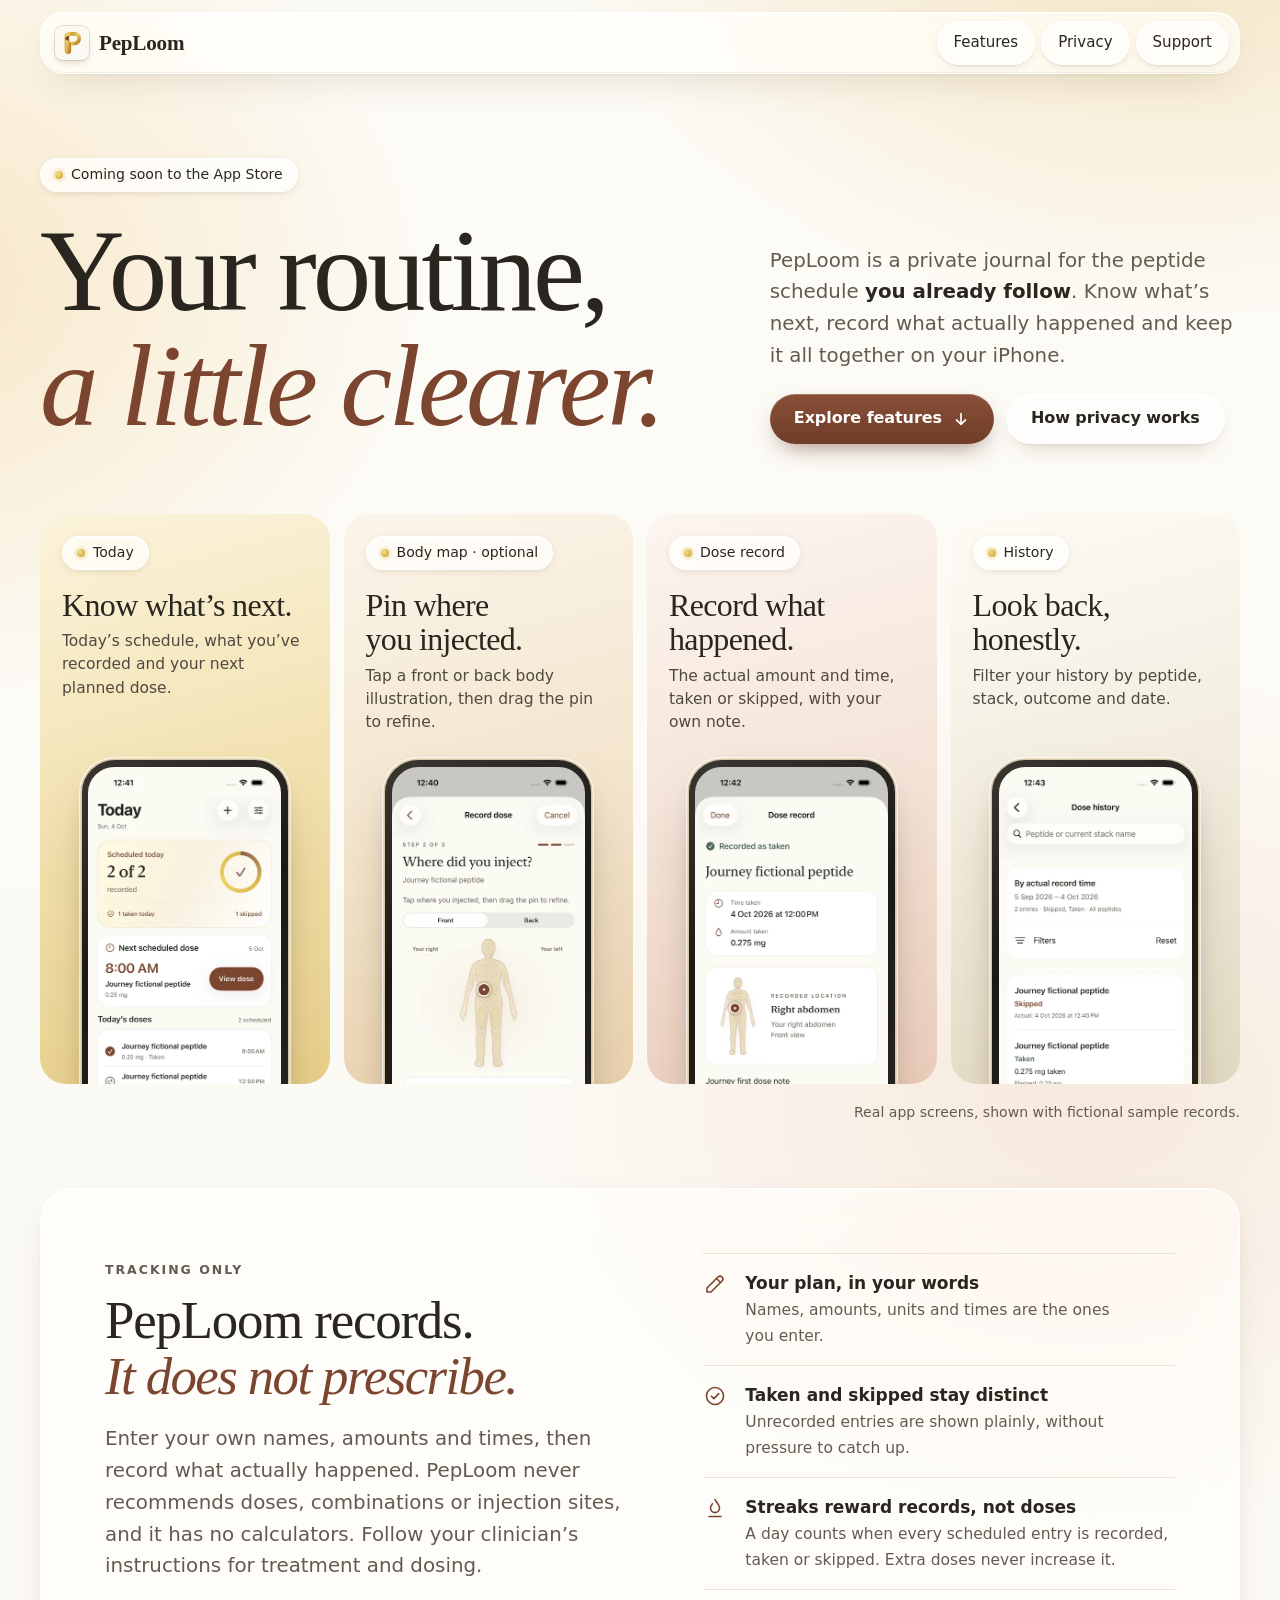
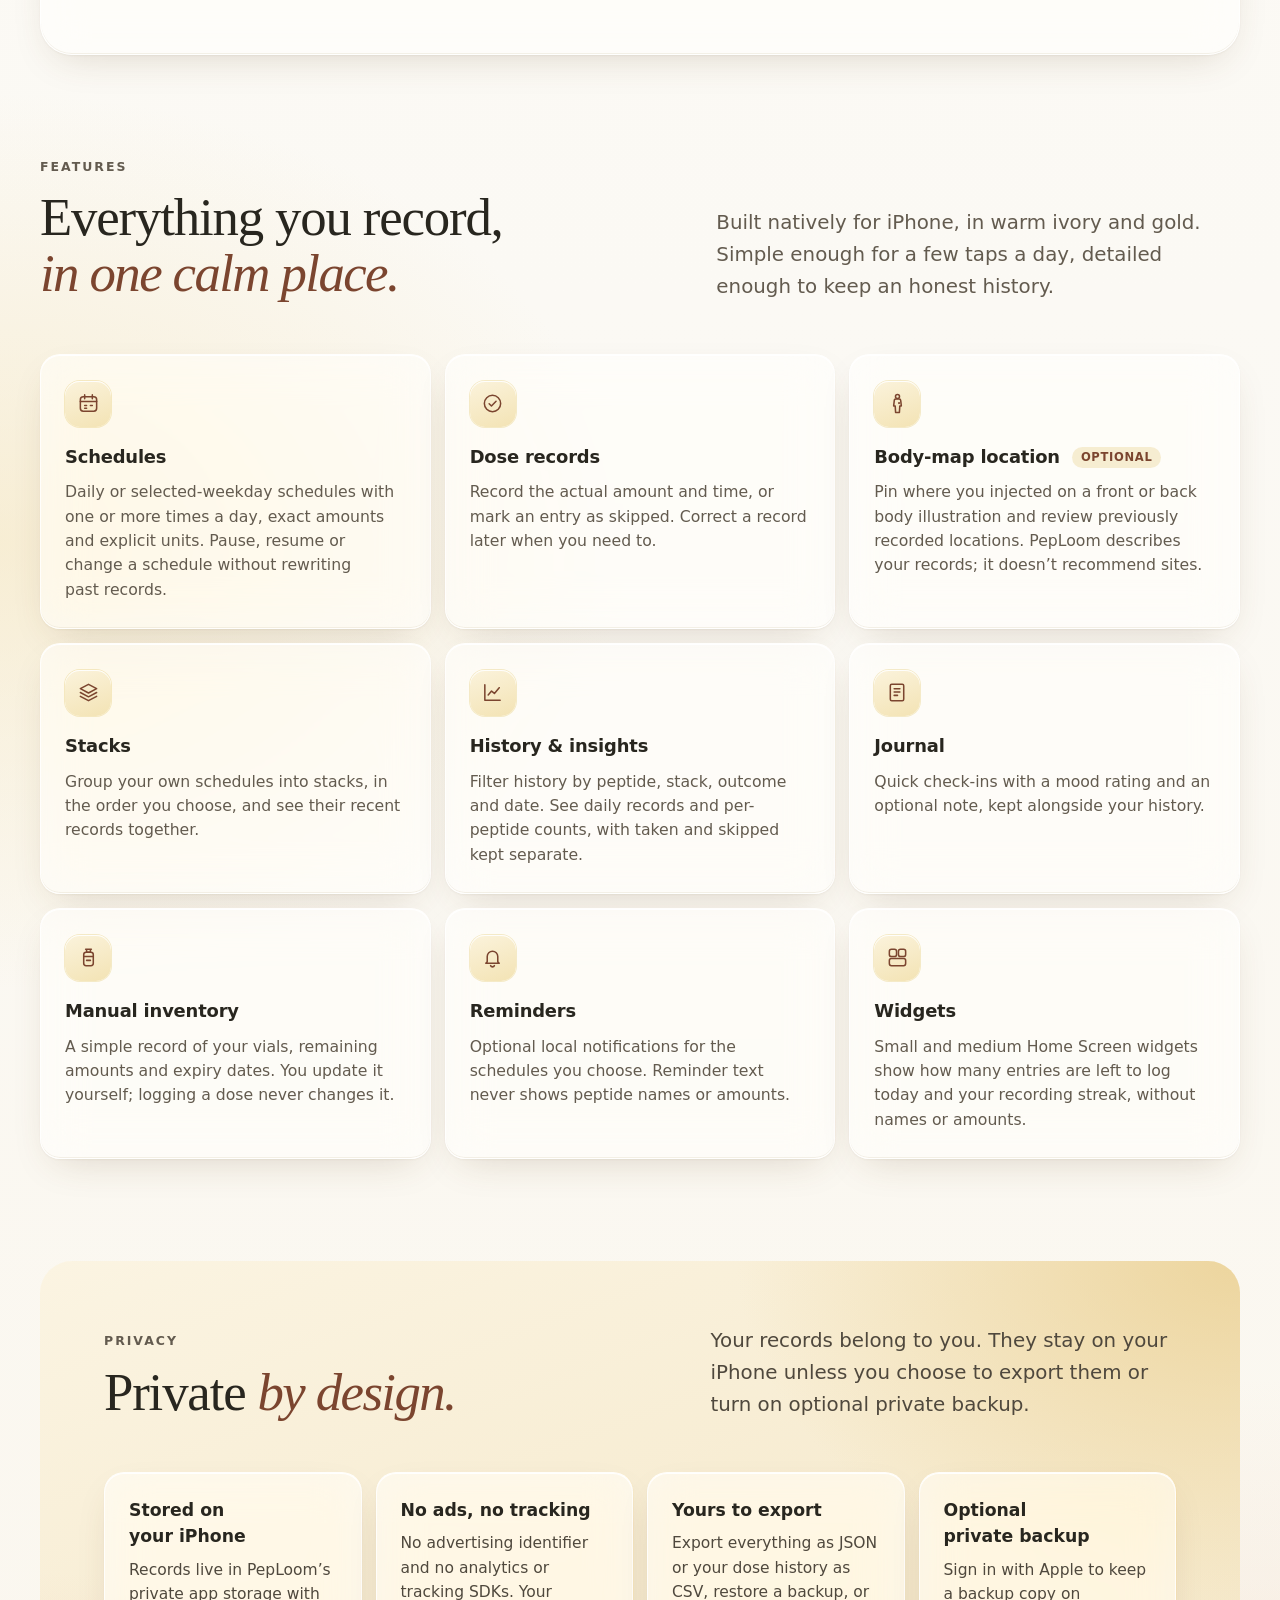
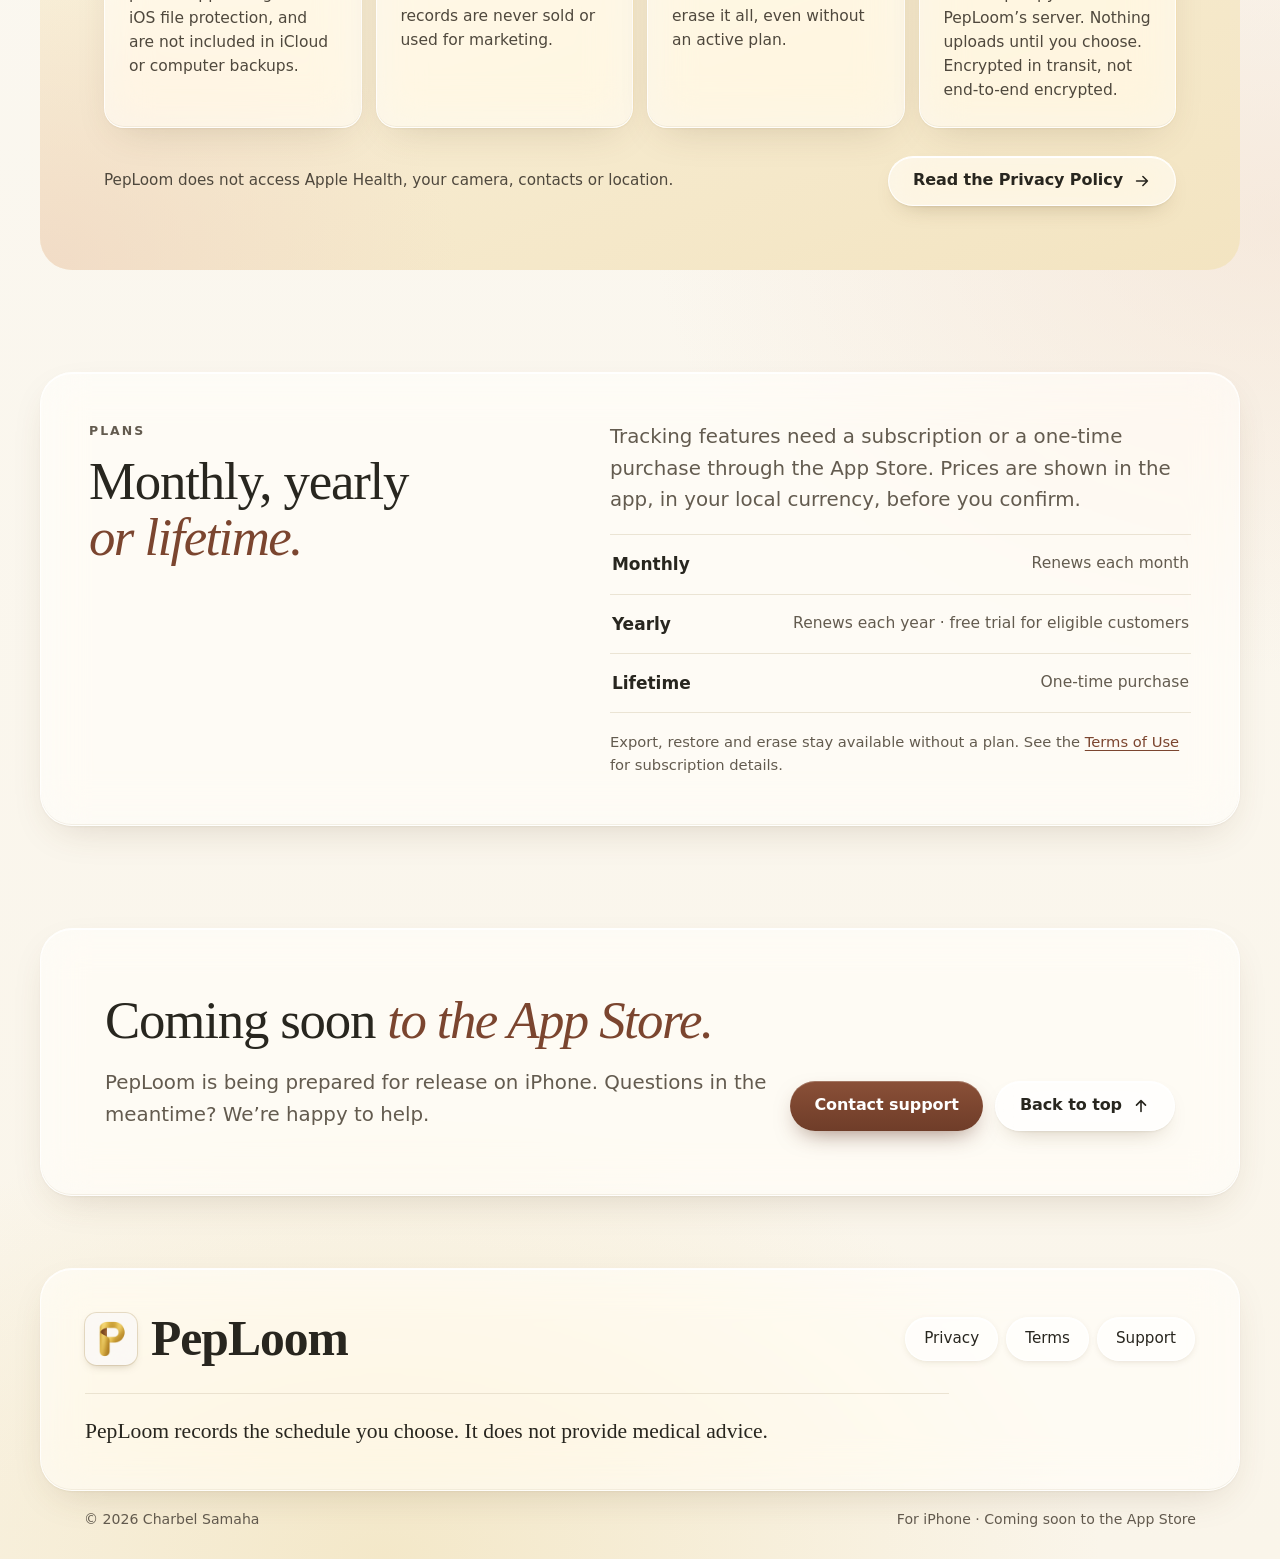
==== index.html @ fdadc1d0 "Publish PepLoom website: home, privacy policy, terms of use, support Co-Authored-By: Claude Opus 5.5" ====
<!doctype html>
<html lang="en">
<head>
  <meta charset="utf-8">
  <meta name="viewport" content="width=device-width, initial-scale=1, viewport-fit=cover">
  <title>PepLoom — A private peptide tracker for iPhone</title>
  <meta name="description" content="PepLoom is a private iPhone journal for the peptide schedule you already follow: schedules, dose records, optional body-map locations, stacks, history, journal, reminders and widgets. Coming soon to the App Store.">
  <meta name="color-scheme" content="light">
  <meta name="theme-color" content="#fbf9f4">
  <meta name="format-detection" content="telephone=no">
  <link rel="canonical" href="https://csamaha655-eng.github.io/peploom/">
  <meta property="og:type" content="website">
  <meta property="og:site_name" content="PepLoom">
  <meta property="og:title" content="PepLoom — A private peptide tracker for iPhone">
  <meta property="og:description" content="Know what's next, record what happened and keep it all together. PepLoom records the schedule you choose. Coming soon to the App Store.">
  <meta property="og:url" content="https://csamaha655-eng.github.io/peploom/">
  <meta property="og:image" content="https://csamaha655-eng.github.io/peploom/assets/og-image.jpg">
  <meta property="og:image:width" content="1200">
  <meta property="og:image:height" content="630">
  <meta property="og:image:alt" content="The PepLoom app icon, a folded gold letter P, beside the words: PepLoom, your routine, a little clearer.">
  <meta name="twitter:card" content="summary_large_image">
  <link rel="icon" href="assets/favicon-32.png" sizes="32x32" type="image/png">
  <link rel="icon" href="assets/icon-192.png" sizes="192x192" type="image/png">
  <link rel="apple-touch-icon" href="assets/apple-touch-icon.png">
  <link rel="stylesheet" href="assets/site.css">
</head>
<body id="top">
  <div class="ambient" aria-hidden="true"></div>
  <a class="skip-link" href="#main">Skip to content</a>

  <header class="site-header">
    <nav class="nav glass" aria-label="Main">
      <a class="brand" href="./" aria-label="PepLoom home">
        <img class="app-icon" src="assets/app-icon-64.png" srcset="assets/app-icon-64.png 1x, assets/app-icon-128.png 2x" width="34" height="34" alt="">
        <span>PepLoom</span>
      </a>
      <ul class="nav-links">
        <li class="nav-optional"><a href="#features">Features</a></li>
        <li><a href="privacy/">Privacy</a></li>
        <li><a href="support/">Support</a></li>
      </ul>
    </nav>
  </header>

  <main id="main">
    <section class="hero" aria-labelledby="hero-title">
      <div class="wrap hero-grid">
        <div class="hero-copy rise">
          <p class="chip"><span class="dot" aria-hidden="true"></span>Coming soon to the App Store</p>
          <h1 class="display" id="hero-title">Your routine,<br><em>a little clearer.</em></h1>
        </div>
        <div class="hero-copy rise rise-2">
          <p class="lead">PepLoom is a private journal for the peptide schedule <strong>you already follow</strong>. Know what’s next, record what actually happened and keep it all together on your iPhone.</p>
          <div class="hero-actions">
            <a class="button button-primary" href="#features">Explore features
              <svg viewBox="0 0 20 20" fill="none" stroke="currentColor" stroke-width="1.8" stroke-linecap="round" stroke-linejoin="round" aria-hidden="true"><path d="M10 4v12M5 11l5 5 5-5"/></svg>
            </a>
            <a class="button button-glass" href="privacy/">How privacy works</a>
          </div>
        </div>
      </div>
    </section>

    <section class="screens" aria-labelledby="screens-title">
      <div class="wrap">
        <h2 class="visually-hidden" id="screens-title">A look at the app</h2>
        <div class="screen-row" tabindex="0" role="region" aria-label="App screens, scroll sideways for more">
          <article class="screen-card tint-gold rise rise-2">
            <span class="chip"><span class="dot" aria-hidden="true"></span>Today</span>
            <h3>Know what’s next.</h3>
            <p>Today’s schedule, what you’ve recorded and your next planned dose.</p>
            <div class="phone">
              <picture>
                <source type="image/webp" srcset="assets/screens/today-420.webp 420w, assets/screens/today-720.webp 720w" sizes="250px">
                <img src="assets/screens/today-420.jpg" srcset="assets/screens/today-420.jpg 420w, assets/screens/today-720.jpg 720w" sizes="250px" width="420" height="913" alt="PepLoom Today screen: two of two scheduled entries recorded, one taken and one skipped, with the next scheduled dose at 8:00 AM." loading="eager">
              </picture>
            </div>
          </article>
          <article class="screen-card tint-sand rise rise-2">
            <span class="chip"><span class="dot" aria-hidden="true"></span>Body map · optional</span>
            <h3>Pin where you injected.</h3>
            <p>Tap a front or back body illustration, then drag the pin to refine.</p>
            <div class="phone">
              <picture>
                <source type="image/webp" srcset="assets/screens/body-map-420.webp 420w, assets/screens/body-map-720.webp 720w" sizes="250px">
                <img src="assets/screens/body-map-420.jpg" srcset="assets/screens/body-map-420.jpg 420w, assets/screens/body-map-720.jpg 720w" sizes="250px" width="420" height="913" alt="Record dose, step 2 of 3: a front body illustration with a pin placed on the right abdomen." loading="lazy">
              </picture>
            </div>
          </article>
          <article class="screen-card tint-blush rise rise-3">
            <span class="chip"><span class="dot" aria-hidden="true"></span>Dose record</span>
            <h3>Record what happened.</h3>
            <p>The actual amount and time, taken or skipped, with your own note.</p>
            <div class="phone">
              <picture>
                <source type="image/webp" srcset="assets/screens/dose-record-420.webp 420w, assets/screens/dose-record-720.webp 720w" sizes="250px">
                <img src="assets/screens/dose-record-420.jpg" srcset="assets/screens/dose-record-420.jpg 420w, assets/screens/dose-record-720.jpg 720w" sizes="250px" width="420" height="913" alt="A saved dose record showing time taken, amount taken, the recorded location on a body illustration and a note." loading="lazy">
              </picture>
            </div>
          </article>
          <article class="screen-card tint-ivory rise rise-3">
            <span class="chip"><span class="dot" aria-hidden="true"></span>History</span>
            <h3>Look back, honestly.</h3>
            <p>Filter your history by peptide, stack, outcome and date.</p>
            <div class="phone">
              <picture>
                <source type="image/webp" srcset="assets/screens/history-420.webp 420w, assets/screens/history-720.webp 720w" sizes="250px">
                <img src="assets/screens/history-420.jpg" srcset="assets/screens/history-420.jpg 420w, assets/screens/history-720.jpg 720w" sizes="250px" width="420" height="913" alt="Dose history listing one skipped and one taken record, with search and filters." loading="lazy">
              </picture>
            </div>
          </article>
        </div>
        <p class="screens-note">Real app screens, shown with fictional sample records.</p>
      </div>
    </section>

    <section class="section" aria-labelledby="statement-title">
      <div class="wrap">
        <div class="statement glass">
          <div>
            <p class="eyebrow">Tracking only</p>
            <h2 class="h2" id="statement-title">PepLoom records.<br><em>It does not prescribe.</em></h2>
            <p class="lead space-top">Enter your own names, amounts and times, then record what actually happened. PepLoom never recommends doses, combinations or injection sites, and it has no calculators. Follow your clinician’s instructions for treatment and dosing.</p>
          </div>
          <ul class="statement-list">
            <li>
              <svg viewBox="0 0 24 24" fill="none" stroke="currentColor" stroke-width="1.6" stroke-linecap="round" stroke-linejoin="round" aria-hidden="true"><path d="M4 20h4L19 9a2.8 2.8 0 0 0-4-4L4 16v4Z"/><path d="m13.5 6.5 4 4"/></svg>
              <div><strong>Your plan, in your words</strong><span>Names, amounts, units and times are the ones you enter.</span></div>
            </li>
            <li>
              <svg viewBox="0 0 24 24" fill="none" stroke="currentColor" stroke-width="1.6" stroke-linecap="round" stroke-linejoin="round" aria-hidden="true"><circle cx="12" cy="12" r="8.5"/><path d="m8.5 12.2 2.4 2.4 4.8-5"/></svg>
              <div><strong>Taken and skipped stay distinct</strong><span>Unrecorded entries are shown plainly, without pressure to catch up.</span></div>
            </li>
            <li>
              <svg viewBox="0 0 24 24" fill="none" stroke="currentColor" stroke-width="1.6" stroke-linecap="round" stroke-linejoin="round" aria-hidden="true"><path d="M12 3.5c.9 2.6 4.5 4.4 4.5 8.6A4.5 4.5 0 0 1 12 16.6a4.5 4.5 0 0 1-4.5-4.5c0-2 1-3.2 2-4.3"/><path d="M6 20.5h12"/></svg>
              <div><strong>Streaks reward records, not doses</strong><span>A day counts when every scheduled entry is recorded, taken or skipped. Extra doses never increase it.</span></div>
            </li>
          </ul>
        </div>
      </div>
    </section>

    <section class="section" id="features" aria-labelledby="features-title">
      <div class="wrap">
        <div class="section-head split">
          <div>
            <p class="eyebrow">Features</p>
            <h2 class="h2" id="features-title">Everything you record, <em>in one calm place.</em></h2>
          </div>
          <p class="lead">Built natively for iPhone, in warm ivory and gold. Simple enough for a few taps a day, detailed enough to keep an honest history.</p>
        </div>
        <ul class="feature-grid">
          <li class="feature glass">
            <span class="icon" aria-hidden="true"><svg viewBox="0 0 24 24" fill="none" stroke="currentColor" stroke-width="1.6" stroke-linecap="round" stroke-linejoin="round"><rect x="3.5" y="5" width="17" height="15" rx="3"/><path d="M3.5 10h17M8 3v4M16 3v4"/><path d="M8 14h2M14 14h2M8 17h2"/></svg></span>
            <h3>Schedules</h3>
            <p>Daily or selected-weekday schedules with one or more times a day, exact amounts and explicit units. Pause, resume or change a schedule without rewriting past records.</p>
          </li>
          <li class="feature glass">
            <span class="icon" aria-hidden="true"><svg viewBox="0 0 24 24" fill="none" stroke="currentColor" stroke-width="1.6" stroke-linecap="round" stroke-linejoin="round"><circle cx="12" cy="12" r="8.5"/><path d="m8.5 12.2 2.4 2.4 4.8-5"/></svg></span>
            <h3>Dose records</h3>
            <p>Record the actual amount and time, or mark an entry as skipped. Correct a record later when you need to.</p>
          </li>
          <li class="feature glass">
            <span class="icon" aria-hidden="true"><svg viewBox="0 0 24 24" fill="none" stroke="currentColor" stroke-width="1.6" stroke-linecap="round" stroke-linejoin="round"><circle cx="12" cy="4.6" r="2.1"/><path d="M8.6 9.2c0-1 .8-1.8 1.8-1.8h3.2c1 0 1.8.8 1.8 1.8l.6 5.3h-1.6l-.4 6.8h-4l-.4-6.8H8l.6-5.3Z"/><circle cx="13.6" cy="11.6" r="1.1" fill="currentColor" stroke="none"/></svg></span>
            <h3>Body-map location <span class="tag">Optional</span></h3>
            <p>Pin where you injected on a front or back body illustration and review previously recorded locations. PepLoom describes your records; it doesn’t recommend sites.</p>
          </li>
          <li class="feature glass">
            <span class="icon" aria-hidden="true"><svg viewBox="0 0 24 24" fill="none" stroke="currentColor" stroke-width="1.6" stroke-linecap="round" stroke-linejoin="round"><path d="m12 3.5 8.5 4.5L12 12.5 3.5 8 12 3.5Z"/><path d="m3.5 12 8.5 4.5 8.5-4.5"/><path d="m3.5 16 8.5 4.5 8.5-4.5"/></svg></span>
            <h3>Stacks</h3>
            <p>Group your own schedules into stacks, in the order you choose, and see their recent records together.</p>
          </li>
          <li class="feature glass">
            <span class="icon" aria-hidden="true"><svg viewBox="0 0 24 24" fill="none" stroke="currentColor" stroke-width="1.6" stroke-linecap="round" stroke-linejoin="round"><path d="M4 4v16h16"/><path d="m7.5 14.5 3.5-4 3 2.5 5-6"/></svg></span>
            <h3>History &amp; insights</h3>
            <p>Filter history by peptide, stack, outcome and date. See daily records and per-peptide counts, with taken and skipped kept separate.</p>
          </li>
          <li class="feature glass">
            <span class="icon" aria-hidden="true"><svg viewBox="0 0 24 24" fill="none" stroke="currentColor" stroke-width="1.6" stroke-linecap="round" stroke-linejoin="round"><path d="M6 3.5h11a1.5 1.5 0 0 1 1.5 1.5v14a1.5 1.5 0 0 1-1.5 1.5H6A1.5 1.5 0 0 1 4.5 19V5A1.5 1.5 0 0 1 6 3.5Z"/><path d="M8.5 8h6M8.5 11.5h6M8.5 15h3.5"/></svg></span>
            <h3>Journal</h3>
            <p>Quick check-ins with a mood rating and an optional note, kept alongside your history.</p>
          </li>
          <li class="feature glass">
            <span class="icon" aria-hidden="true"><svg viewBox="0 0 24 24" fill="none" stroke="currentColor" stroke-width="1.6" stroke-linecap="round" stroke-linejoin="round"><path d="M9 3.5h6M10 3.5v3h4v-3"/><rect x="7" y="6.5" width="10" height="14" rx="2.5"/><path d="M7 11h10M10 15h4"/></svg></span>
            <h3>Manual inventory</h3>
            <p>A simple record of your vials, remaining amounts and expiry dates. You update it yourself; logging a dose never changes it.</p>
          </li>
          <li class="feature glass">
            <span class="icon" aria-hidden="true"><svg viewBox="0 0 24 24" fill="none" stroke="currentColor" stroke-width="1.6" stroke-linecap="round" stroke-linejoin="round"><path d="M6.5 16.5V11a5.5 5.5 0 0 1 11 0v5.5l1.5 1.5H5l1.5-1.5Z"/><path d="M10 20.5a2.2 2.2 0 0 0 4 0"/></svg></span>
            <h3>Reminders</h3>
            <p>Optional local notifications for the schedules you choose. Reminder text never shows peptide names or amounts.</p>
          </li>
          <li class="feature glass">
            <span class="icon" aria-hidden="true"><svg viewBox="0 0 24 24" fill="none" stroke="currentColor" stroke-width="1.6" stroke-linecap="round" stroke-linejoin="round"><rect x="3.5" y="3.5" width="7.5" height="7.5" rx="2.2"/><rect x="13" y="3.5" width="7.5" height="7.5" rx="2.2"/><rect x="3.5" y="13" width="17" height="7.5" rx="2.2"/></svg></span>
            <h3>Widgets</h3>
            <p>Small and medium Home Screen widgets show how many entries are left to log today and your recording streak, without names or amounts.</p>
          </li>
        </ul>
      </div>
    </section>

    <section class="section" aria-labelledby="privacy-title">
      <div class="wrap">
        <div class="privacy-band">
          <div class="section-head split">
            <div>
              <p class="eyebrow">Privacy</p>
              <h2 class="h2" id="privacy-title">Private <em>by design.</em></h2>
            </div>
            <p class="lead">Your records belong to you. They stay on your iPhone unless you choose to export them or turn on optional private backup.</p>
          </div>
          <ul class="privacy-grid">
            <li class="privacy-card glass">
              <h3>Stored on your iPhone</h3>
              <p>Records live in PepLoom’s private app storage with iOS file protection, and are not included in iCloud or computer backups.</p>
            </li>
            <li class="privacy-card glass">
              <h3>No ads, no tracking</h3>
              <p>No advertising identifier and no analytics or tracking SDKs. Your records are never sold or used for marketing.</p>
            </li>
            <li class="privacy-card glass">
              <h3>Yours to export</h3>
              <p>Export everything as JSON or your dose history as CSV, restore a backup, or erase it all, even without an active plan.</p>
            </li>
            <li class="privacy-card glass">
              <h3>Optional private backup</h3>
              <p>Sign in with Apple to keep a backup copy on PepLoom’s server. Nothing uploads until you choose. Encrypted in transit, not end-to-end encrypted.</p>
            </li>
          </ul>
          <div class="band-foot">
            <p>PepLoom does not access Apple Health, your camera, contacts or location.</p>
            <a class="button button-glass" href="privacy/">Read the Privacy Policy
              <svg viewBox="0 0 20 20" fill="none" stroke="currentColor" stroke-width="1.8" stroke-linecap="round" stroke-linejoin="round" aria-hidden="true"><path d="M4 10h12M11 5l5 5-5 5"/></svg>
            </a>
          </div>
        </div>
      </div>
    </section>

    <section class="section" aria-labelledby="plans-title">
      <div class="wrap">
        <div class="plans glass">
          <div>
            <p class="eyebrow">Plans</p>
            <h2 class="h2" id="plans-title">Monthly, yearly <em>or lifetime.</em></h2>
          </div>
          <div class="stack">
            <p class="lead">Tracking features need a subscription or a one-time purchase through the App Store. Prices are shown in the app, in your local currency, before you confirm.</p>
            <ul class="plan-list">
              <li><strong>Monthly</strong><span>Renews each month</span></li>
              <li><strong>Yearly</strong><span>Renews each year · free trial for eligible customers</span></li>
              <li><strong>Lifetime</strong><span>One-time purchase</span></li>
            </ul>
            <p class="fine">Export, restore and erase stay available without a plan. See the <a href="terms/">Terms of Use</a> for subscription details.</p>
          </div>
        </div>
      </div>
    </section>

    <section class="section section-last" aria-labelledby="closing-title">
      <div class="wrap">
        <div class="closing glass">
          <div class="stack">
            <h2 class="h2" id="closing-title">Coming soon <em>to the App Store.</em></h2>
            <p class="lead">PepLoom is being prepared for release on iPhone. Questions in the meantime? We’re happy to help.</p>
          </div>
          <div class="closing-actions">
            <a class="button button-primary" href="support/">Contact support</a>
            <a class="button button-glass" href="#top">Back to top
              <svg viewBox="0 0 20 20" fill="none" stroke="currentColor" stroke-width="1.8" stroke-linecap="round" stroke-linejoin="round" aria-hidden="true"><path d="M10 16V4M5 9l5-5 5 5"/></svg>
            </a>
          </div>
        </div>
      </div>
    </section>
  </main>

  <footer class="site-footer">
    <div class="wrap">
      <div class="footer-card glass">
        <div class="footer-top">
          <a class="footer-brand" href="./" aria-label="PepLoom home">
            <img class="app-icon" src="assets/app-icon-128.png" srcset="assets/app-icon-128.png 1x, assets/app-icon-256.png 2x" width="52" height="52" alt="">
            <span>PepLoom</span>
          </a>
          <nav aria-label="Footer">
            <ul class="footer-links">
              <li><a href="privacy/">Privacy</a></li>
              <li><a href="terms/">Terms</a></li>
              <li><a href="support/">Support</a></li>
            </ul>
          </nav>
        </div>
        <p class="footer-note">PepLoom records the schedule you choose. It does not provide medical advice.</p>
      </div>
      <div class="footer-meta">
        <span>© 2026 Charbel Samaha</span>
        <span>For iPhone · Coming soon to the App Store</span>
      </div>
    </div>
  </footer>
</body>
</html>
---- assets/site.css ----
/* PepLoom website — light ivory/gold theme with a web "Liquid Glass" treatment.
   Palette mirrors App/Theme.swift. No external fonts, trackers or CDNs. */

:root {
  color-scheme: light;
  --ivory: #fbf9f4;
  --paper: #ffffff;
  --ink: #28261f;
  /* App secondary is #6e6659; the web uses a slightly deeper tone so text
     keeps WCAG AA contrast over the warm gradients and gold bands. */
  --secondary: #635b4f;
  --bronze: #7b452f;
  --bronze-deep: #5e3322;
  --gold: #d9b94c;
  --gold-soft: #e9d590;
  --pale-gold: #f6edd1;
  --champagne: #f2e6cb;
  --line: #ded4bf;
  --line-soft: rgba(222, 212, 191, 0.6);
  --green: #4a6652;

  --font-sans: -apple-system, BlinkMacSystemFont, "SF Pro Text", "Segoe UI", system-ui, Roboto, "Helvetica Neue", Arial, sans-serif;
  --font-serif: ui-serif, "New York", "Iowan Old Style", "Palatino Linotype", Palatino, Georgia, "Times New Roman", serif;

  --radius-xl: 32px;
  --radius-lg: 26px;
  --radius-md: 20px;
  --radius-sm: 14px;
  --gutter: clamp(16px, 4vw, 40px);
  --max: 1200px;

  --glass-fill: rgba(255, 255, 255, 0.58);
  --glass-fill-strong: rgba(255, 255, 255, 0.74);
  --glass-border: rgba(255, 255, 255, 0.78);
  --glass-edge: rgba(201, 184, 148, 0.34);
  --glass-blur: blur(22px) saturate(170%);
  --glass-shadow:
    inset 0 1px 0 rgba(255, 255, 255, 0.95),
    inset 0 -1px 0 rgba(222, 212, 191, 0.32),
    0 1px 2px rgba(70, 50, 22, 0.05),
    0 14px 40px -16px rgba(96, 70, 30, 0.22);
  --solid-fill: #fffdf8;
}

*,
*::before,
*::after { box-sizing: border-box; }

html {
  -webkit-text-size-adjust: 100%;
  text-size-adjust: 100%;
  scroll-behavior: smooth;
  scroll-padding-top: 96px;
}

body {
  margin: 0;
  min-height: 100vh;
  background-color: var(--ivory);
  color: var(--ink);
  font-family: var(--font-sans);
  font-size: 17px;
  line-height: 1.55;
  -webkit-font-smoothing: antialiased;
  overflow-x: hidden;
}

/* Ambient champagne light behind the glass. Purely decorative. It spans the
   whole document (not position: fixed) so long pages and full-page captures
   keep the same soft light without a seam. */
body { position: relative; isolation: isolate; }
.ambient {
  position: absolute;
  inset: 0;
  z-index: -1;
  overflow: hidden;
  pointer-events: none;
  background:
    radial-gradient(900px 640px at 92% -120px, rgba(236, 208, 146, 0.55), transparent 70%),
    radial-gradient(760px 600px at -8% 280px, rgba(246, 228, 192, 0.9), transparent 70%),
    radial-gradient(820px 620px at 85% 1100px, rgba(243, 222, 205, 0.6), transparent 70%),
    radial-gradient(70vw 50vw at 0% 45%, rgba(244, 228, 186, 0.55), transparent 70%),
    radial-gradient(70vw 50vw at 100% 72%, rgba(241, 220, 203, 0.5), transparent 70%),
    radial-gradient(80vw 50vw at 30% 100%, rgba(236, 216, 160, 0.45), transparent 70%),
    linear-gradient(180deg, #fdfbf6 0%, var(--ivory) 40%, #faf5ea 100%);
}

img { max-width: 100%; height: auto; display: block; }

a { color: var(--bronze); text-underline-offset: 0.18em; text-decoration-thickness: 1px; }
a:hover { color: var(--bronze-deep); }

:focus-visible {
  outline: 3px solid var(--bronze);
  outline-offset: 3px;
  border-radius: 6px;
}

.visually-hidden {
  position: absolute !important;
  width: 1px; height: 1px;
  margin: -1px; padding: 0;
  overflow: hidden;
  clip: rect(0 0 0 0);
  white-space: nowrap;
  border: 0;
}

.skip-link {
  position: absolute;
  left: 16px;
  top: -100px;
  z-index: 100;
  padding: 12px 18px;
  border-radius: 999px;
  background: var(--ink);
  color: #fff;
  font-weight: 600;
  text-decoration: none;
}
.skip-link:focus { top: 12px; color: #fff; }

/* ---------- Liquid Glass ---------- */

.glass {
  background: var(--glass-fill);
  -webkit-backdrop-filter: var(--glass-blur);
  backdrop-filter: var(--glass-blur);
  border: 1px solid var(--glass-border);
  box-shadow: var(--glass-shadow);
}
.glass-strong { background: var(--glass-fill-strong); }

@supports not ((-webkit-backdrop-filter: blur(1px)) or (backdrop-filter: blur(1px))) {
  .glass, .glass-strong { background: var(--solid-fill); border-color: var(--line-soft); }
}

@media (prefers-reduced-transparency: reduce) {
  .glass, .glass-strong, .chip, .button-glass {
    background: var(--solid-fill) !important;
    -webkit-backdrop-filter: none !important;
    backdrop-filter: none !important;
    border-color: var(--line) !important;
  }
}

/* ---------- Layout ---------- */

.wrap {
  width: min(var(--max), 100% - 2 * var(--gutter));
  margin-inline: auto;
}

/* ---------- Header / navigation ---------- */

.site-header {
  position: sticky;
  top: 0;
  z-index: 50;
  padding-top: 12px;
}

.nav.glass { background: rgba(255, 255, 255, 0.68); }
.nav {
  width: min(var(--max), 100% - 2 * var(--gutter) + 16px);
  margin-inline: auto;
  display: flex;
  align-items: center;
  justify-content: space-between;
  gap: 12px;
  min-height: 62px;
  padding: 8px 10px 8px 14px;
  border-radius: 24px;
}

.brand {
  display: inline-flex;
  align-items: center;
  gap: 10px;
  color: var(--ink);
  text-decoration: none;
  font-family: var(--font-serif);
  font-size: 1.32rem;
  font-weight: 600;
  letter-spacing: -0.01em;
  flex-shrink: 0;
}
.brand:hover { color: var(--ink); }

.app-icon {
  border-radius: 22.5%;
  box-shadow: 0 0 0 1px rgba(201, 184, 148, 0.45), 0 4px 10px -4px rgba(96, 70, 30, 0.35);
  background: var(--ivory);
}
.brand .app-icon { width: 34px; height: 34px; }

.nav-links {
  display: flex;
  align-items: center;
  gap: 6px;
  margin: 0;
  padding: 0;
  list-style: none;
}

.nav-links a {
  display: inline-flex;
  align-items: center;
  min-height: 44px;
  padding: 0 16px;
  border-radius: 999px;
  color: var(--ink);
  font-size: 0.94rem;
  font-weight: 500;
  text-decoration: none;
  background: rgba(255, 255, 255, 0.55);
  border: 1px solid rgba(255, 255, 255, 0.85);
  box-shadow: inset 0 1px 0 #fff, 0 1px 2px rgba(70, 50, 22, 0.08), 0 4px 12px -6px rgba(96, 70, 30, 0.25);
  transition: background-color 0.2s ease, transform 0.2s ease;
}
.nav-links a:hover { background: #fff; color: var(--ink); }
.nav-links a[aria-current="page"] { background: var(--pale-gold); border-color: rgba(217, 185, 76, 0.45); }

@media (max-width: 559px) {
  .nav { padding: 7px 8px 7px 10px; min-height: 58px; border-radius: 22px; }
  .brand { font-size: 1.16rem; gap: 8px; }
  .brand .app-icon { width: 30px; height: 30px; }
  .nav-links { gap: 4px; }
  .nav-links a { padding: 0 12px; font-size: 0.88rem; }
  .nav-links .nav-optional { display: none; }
}

/* ---------- Type ---------- */

h1, h2, h3, .display, .h1, .h2 { text-wrap: balance; }
p, li, dd { text-wrap: pretty; }

.eyebrow {
  margin: 0 0 14px;
  color: var(--secondary);
  font-size: 0.78rem;
  font-weight: 600;
  letter-spacing: 0.16em;
  text-transform: uppercase;
}

.display {
  margin: 0;
  font-family: var(--font-serif);
  font-weight: 400;
  font-size: clamp(3rem, 8.4vw + 0.6rem, 7.6rem);
  line-height: 0.98;
  letter-spacing: -0.035em;
  color: var(--ink);
}
.display em, .h2 em, .h1 em {
  font-style: italic;
  color: var(--bronze);
  letter-spacing: -0.03em;
}

.h1 {
  margin: 0;
  font-family: var(--font-serif);
  font-weight: 400;
  font-size: clamp(2.5rem, 5vw + 1rem, 4.6rem);
  line-height: 1.02;
  letter-spacing: -0.03em;
}

.h2 {
  margin: 0;
  font-family: var(--font-serif);
  font-weight: 400;
  font-size: clamp(2rem, 3.2vw + 1rem, 3.3rem);
  line-height: 1.06;
  letter-spacing: -0.022em;
}

.h3 {
  margin: 0;
  font-family: var(--font-serif);
  font-weight: 500;
  font-size: 1.42rem;
  line-height: 1.2;
  letter-spacing: -0.01em;
}

.lead {
  margin: 0;
  color: var(--secondary);
  font-size: clamp(1.06rem, 0.4vw + 0.98rem, 1.24rem);
  line-height: 1.6;
  max-width: 34em;
}
.lead strong { color: var(--ink); font-weight: 600; }

/* ---------- Buttons & chips ---------- */

.button {
  display: inline-flex;
  align-items: center;
  justify-content: center;
  gap: 10px;
  min-height: 50px;
  padding: 0 24px;
  border-radius: 999px;
  font-size: 1rem;
  font-weight: 600;
  letter-spacing: -0.005em;
  text-decoration: none;
  transition: transform 0.2s ease, box-shadow 0.2s ease, background-color 0.2s ease;
}
.button svg { width: 18px; height: 18px; flex: none; }

.button-primary {
  color: #fff;
  background: linear-gradient(180deg, #8a5038 0%, var(--bronze) 55%, #6f3d29 100%);
  box-shadow: inset 0 1px 0 rgba(255, 255, 255, 0.22), 0 10px 24px -10px rgba(94, 51, 34, 0.65);
}
.button-primary:hover { color: #fff; transform: translateY(-1px); }

.button-glass {
  color: var(--ink);
  background: rgba(255, 255, 255, 0.6);
  -webkit-backdrop-filter: var(--glass-blur);
  backdrop-filter: var(--glass-blur);
  border: 1px solid rgba(255, 255, 255, 0.9);
  box-shadow: inset 0 1px 0 #fff, 0 1px 2px rgba(70, 50, 22, 0.07), 0 10px 24px -14px rgba(96, 70, 30, 0.4);
}
.button-glass:hover { color: var(--ink); background: #fff; transform: translateY(-1px); }

.chip {
  margin: 0;
  display: inline-flex;
  align-items: center;
  gap: 8px;
  min-height: 34px;
  padding: 0 14px;
  border-radius: 999px;
  color: var(--ink);
  font-size: 0.88rem;
  font-weight: 500;
  background: rgba(255, 255, 255, 0.72);
  -webkit-backdrop-filter: blur(14px) saturate(160%);
  backdrop-filter: blur(14px) saturate(160%);
  border: 1px solid rgba(255, 255, 255, 0.92);
  box-shadow: inset 0 1px 0 #fff, 0 2px 8px -3px rgba(96, 70, 30, 0.25);
  white-space: nowrap;
}
.chip .dot {
  width: 8px; height: 8px;
  border-radius: 50%;
  background: radial-gradient(circle at 35% 35%, #f3dc8a, var(--gold) 60%, #b8952c);
  box-shadow: 0 0 0 3px rgba(217, 185, 76, 0.18);
}

/* ---------- Hero ---------- */

.hero { padding: clamp(36px, 7vw, 84px) 0 clamp(28px, 4vw, 48px); }

.hero-grid {
  display: grid;
  grid-template-columns: 1fr;
  gap: 28px;
  align-items: end;
}

.hero-copy { display: grid; gap: 22px; align-content: start; justify-items: start; }
.hero-actions { display: flex; flex-wrap: wrap; gap: 12px; }

@media (min-width: 980px) {
  .hero-grid { grid-template-columns: minmax(0, 1.45fr) minmax(0, 1fr); gap: 48px; }
  .hero-copy { padding-bottom: 14px; }
}

/* ---------- Screen cards ---------- */

.screens { padding: 8px 0 clamp(36px, 5vw, 64px); }

.screen-row {
  display: grid;
  grid-template-columns: repeat(4, minmax(0, 1fr));
  gap: 14px;
}

.screen-card {
  position: relative;
  display: flex;
  flex-direction: column;
  min-height: 560px;
  padding: 22px 22px 0;
  border-radius: var(--radius-lg);
  overflow: hidden;
  isolation: isolate;
}
.screen-card::before {
  content: "";
  position: absolute;
  inset: 0;
  z-index: -1;
  background: var(--tint);
}
.screen-card.tint-gold { --tint: linear-gradient(165deg, #fbf3dc 0%, #f1dfa9 58%, #e8cf8a 100%); }
.screen-card.tint-sand { --tint: linear-gradient(165deg, #fbf5ea 0%, #f2e2c8 60%, #e9d2ae 100%); }
.screen-card.tint-blush { --tint: linear-gradient(165deg, #fcf5ef 0%, #f3e0d3 60%, #ebcdbb 100%); }
.screen-card.tint-ivory { --tint: linear-gradient(165deg, #fdfbf5 0%, #efe9d9 60%, #e3dac3 100%); }

.screen-card .chip { align-self: flex-start; margin-bottom: 18px; }

.screen-card h3 {
  margin: 0;
  font-family: var(--font-serif);
  font-weight: 400;
  font-size: clamp(1.6rem, 1.2vw + 1.1rem, 2rem);
  line-height: 1.08;
  letter-spacing: -0.02em;
}
.screen-card p {
  margin: 8px 0 0;
  color: #4f493f;
  font-size: 0.97rem;
  line-height: 1.5;
}

.screen-card p { margin-bottom: 26px; }
.screen-card .phone {
  margin: auto auto -110px;
  width: min(250px, 84%);
}

.screens-note {
  margin: 18px 0 0;
  color: var(--secondary);
  font-size: 0.88rem;
  text-align: right;
}

/* iPhone-style frame around a real, unmodified screenshot. Corner radii are
   elliptical percentages so they scale with the frame: the screenshot is
   1206x2622 (about 13.5% of its width as display corner radius), and the
   bezel adds 2.6% of the width on each side. */
.phone {
  position: relative;
  padding: 2.6%;
  border-radius: 16% / 7.4%;
  background: linear-gradient(150deg, #3a3630 0%, #1b1916 40%, #2b2823 100%);
  box-shadow:
    0 0 0 1.5px #d6c6a2,
    0 0 0 3px rgba(255, 255, 255, 0.65),
    0 30px 60px -24px rgba(70, 45, 20, 0.5),
    0 12px 24px -12px rgba(70, 45, 20, 0.35);
}
.phone picture { display: block; }
.phone img {
  display: block;
  width: 100%;
  border-radius: 13.5% / 6.2%;
  background: var(--ivory);
}

@media (max-width: 1099px) {
  .screen-row {
    grid-template-columns: none;
    grid-auto-flow: column;
    grid-auto-columns: minmax(270px, 46%);
    overflow-x: auto;
    overscroll-behavior-x: contain;
    scroll-snap-type: x mandatory;
    scroll-padding-inline: var(--gutter);
    padding: 4px var(--gutter) 18px;
    margin-inline: calc(-1 * var(--gutter));
    scrollbar-width: thin;
    scrollbar-color: rgba(123, 69, 47, 0.35) transparent;
  }
  .screen-card { scroll-snap-align: start; }
}
@media (max-width: 599px) {
  .screen-row { grid-auto-columns: 82%; gap: 12px; }
  .screen-card { min-height: 540px; }
  .screens-note { text-align: left; }
}

/* ---------- Sections ---------- */

.section { padding: 0 0 clamp(56px, 8vw, 112px); }
.section-last { padding-bottom: 0; }
.stack { display: grid; gap: 18px; align-content: start; }
.stack-tight { gap: 10px; }
.space-top { margin-top: 18px; }
.flush { margin: 0; }
.hero-actions.centered { justify-content: center; }
.section-head { display: grid; gap: 16px; margin-bottom: clamp(30px, 4vw, 52px); max-width: 760px; }
.section-head.split {
  max-width: none;
  grid-template-columns: 1fr;
  align-items: end;
}
@media (min-width: 900px) {
  .section-head.split { grid-template-columns: minmax(0, 1.2fr) minmax(0, 1fr); gap: 48px; }
}

/* Tracking-only statement */
.statement {
  position: relative;
  padding: clamp(32px, 5vw, 64px);
  border-radius: var(--radius-xl);
  display: grid;
  gap: 28px;
}
@media (min-width: 900px) {
  .statement { grid-template-columns: minmax(0, 1.15fr) minmax(0, 1fr); gap: 56px; align-items: center; }
}
.statement-list { display: grid; gap: 0; margin: 0; padding: 0; list-style: none; }
.statement-list li {
  display: grid;
  grid-template-columns: 28px 1fr;
  gap: 14px;
  padding: 16px 0;
  border-top: 1px solid var(--line-soft);
}
.statement-list li:last-child { border-bottom: 1px solid var(--line-soft); }
.statement-list strong { display: block; font-weight: 600; }
.statement-list span { color: var(--secondary); font-size: 0.97rem; }
.statement-list svg { width: 24px; height: 24px; color: var(--bronze); margin-top: 2px; }

/* Feature grid */
.feature-grid {
  display: grid;
  grid-template-columns: repeat(auto-fill, minmax(min(100%, 300px), 1fr));
  gap: 14px;
  margin: 0;
  padding: 0;
  list-style: none;
}
.feature {
  padding: 26px 24px 26px;
  border-radius: var(--radius-md);
  display: grid;
  align-content: start;
  gap: 10px;
}
.feature .icon {
  width: 46px;
  height: 46px;
  display: grid;
  place-items: center;
  border-radius: 15px;
  color: var(--bronze);
  background: linear-gradient(160deg, #fbf3dc, #f3e3b4);
  box-shadow: inset 0 1px 0 rgba(255, 255, 255, 0.9), 0 0 0 1px rgba(217, 185, 76, 0.28);
  margin-bottom: 6px;
}
.feature .icon svg { width: 23px; height: 23px; }
.feature h3 { margin: 0; font-size: 1.12rem; font-weight: 600; letter-spacing: -0.01em; }
@media (max-width: 599px) {
  .feature { grid-template-columns: 46px minmax(0, 1fr); column-gap: 16px; row-gap: 6px; padding: 20px 18px; }
  .feature .icon { grid-row: 1 / span 2; margin-bottom: 0; }
  .feature h3 { align-self: center; }
  .feature p { grid-column: 2; }
}
.feature p { margin: 0; color: var(--secondary); font-size: 0.98rem; line-height: 1.55; }
.feature .tag {
  display: inline-block;
  margin-left: 6px;
  padding: 2px 9px;
  border-radius: 999px;
  background: var(--pale-gold);
  color: var(--bronze);
  font-size: 0.72rem;
  font-weight: 600;
  letter-spacing: 0.06em;
  text-transform: uppercase;
  vertical-align: 2px;
}

/* Showcase (alternating screenshot + text) */
.showcase { display: grid; gap: clamp(64px, 9vw, 120px); }
.showcase-item {
  display: grid;
  gap: 36px;
  align-items: center;
}
.showcase-item .phone-stage {
  position: relative;
  display: grid;
  place-items: center;
  padding: clamp(34px, 5vw, 56px) 20px;
  border-radius: var(--radius-xl);
  overflow: hidden;
  isolation: isolate;
}
.showcase-item .phone-stage::before {
  content: "";
  position: absolute;
  inset: 0;
  z-index: -1;
  background:
    radial-gradient(70% 60% at 50% 38%, rgba(255, 255, 255, 0.85), transparent 70%),
    var(--tint, linear-gradient(160deg, #fbf3dc, #efdcaa));
}
.showcase-item .phone { width: min(290px, 78%); }
.showcase-copy { display: grid; gap: 18px; max-width: 520px; }
.showcase-copy ul { margin: 6px 0 0; padding: 0; list-style: none; display: grid; gap: 10px; }
.showcase-copy li { position: relative; padding-left: 26px; color: var(--secondary); }
.showcase-copy li::before {
  content: "";
  position: absolute;
  left: 2px;
  top: 0.62em;
  width: 9px;
  height: 9px;
  border-radius: 50%;
  background: radial-gradient(circle at 35% 35%, #f3dc8a, var(--gold) 60%, #b8952c);
}
@media (min-width: 900px) {
  .showcase-item { grid-template-columns: minmax(0, 1fr) minmax(0, 1fr); gap: 72px; }
  .showcase-item.reverse .phone-stage { order: 2; }
}

/* Privacy band */
.privacy-band {
  position: relative;
  padding: clamp(34px, 5vw, 64px);
  border-radius: var(--radius-xl);
  overflow: hidden;
  isolation: isolate;
}
.privacy-band::before {
  content: "";
  position: absolute;
  inset: 0;
  z-index: -1;
  background:
    radial-gradient(60% 80% at 100% 0%, rgba(233, 205, 140, 0.75), transparent 70%),
    radial-gradient(50% 70% at 0% 100%, rgba(240, 216, 196, 0.8), transparent 70%),
    linear-gradient(160deg, #fbf4e2 0%, #f3e4c1 100%);
}
.privacy-grid {
  display: grid;
  grid-template-columns: repeat(auto-fit, minmax(min(100%, 250px), 1fr));
  gap: 14px;
  margin: 0;
  padding: 0;
  list-style: none;
}
.privacy-card { padding: 24px; border-radius: var(--radius-md); display: grid; gap: 8px; align-content: start; }
.privacy-card h3 { margin: 0; font-size: 1.08rem; font-weight: 600; }
.privacy-card p { margin: 0; color: #4f483d; font-size: 0.97rem; }
.privacy-band .lead { color: #4f483d; }
.privacy-band .band-foot {
  display: flex;
  flex-wrap: wrap;
  gap: 12px 20px;
  align-items: center;
  justify-content: space-between;
  margin-top: 28px;
}
.privacy-band .band-foot p { margin: 0; color: #4f483d; font-size: 0.95rem; max-width: 46em; }

/* Plans */
.plans {
  display: grid;
  gap: 24px;
  padding: clamp(28px, 4vw, 48px);
  border-radius: var(--radius-xl);
}
@media (min-width: 900px) {
  .plans { grid-template-columns: minmax(0, 1fr) minmax(0, 1.25fr); gap: 56px; align-items: start; }
}
.plan-list { margin: 0; padding: 0; list-style: none; display: grid; }
.plan-list li {
  display: flex;
  justify-content: space-between;
  gap: 16px;
  padding: 16px 2px;
  border-top: 1px solid var(--line-soft);
}
.plan-list li:last-child { border-bottom: 1px solid var(--line-soft); }
.plan-list strong { font-weight: 600; }
.plan-list span { color: var(--secondary); text-align: right; font-size: 0.97rem; }
.fine { color: var(--secondary); font-size: 0.92rem; margin: 0; }

/* Link rows (support, legal hubs) */
.link-rows { margin: 0; padding: 0; list-style: none; display: grid; }
.link-rows a {
  display: grid;
  grid-template-columns: 1fr auto;
  gap: 4px 16px;
  align-items: center;
  padding: 20px 4px;
  border-top: 1px solid var(--line);
  color: var(--ink);
  text-decoration: none;
}
.link-rows li:last-child a { border-bottom: 1px solid var(--line); }
.link-rows a:hover .link-title { color: var(--bronze); }
.link-rows .link-title { font-size: 1.12rem; font-weight: 500; }
.link-rows .link-sub { grid-column: 1; color: var(--secondary); font-size: 0.95rem; }
.link-rows svg { grid-row: 1 / span 2; grid-column: 2; width: 20px; height: 20px; color: var(--ink); }

@media (min-width: 900px) {
  .link-rows.cols { grid-template-columns: repeat(3, minmax(0, 1fr)); column-gap: 28px; }
  .link-rows.cols li:last-child a { border-bottom: 0; }
  .link-rows.cols a { border-bottom: 1px solid var(--line); }
}

/* Closing card */
.closing {
  display: grid;
  gap: 22px;
  justify-items: start;
  padding: clamp(32px, 5vw, 64px);
  border-radius: var(--radius-xl);
}
@media (min-width: 900px) {
  .closing { grid-template-columns: minmax(0, 1.3fr) auto; align-items: end; }
  .closing .closing-actions { justify-self: end; }
}
.closing-actions { display: flex; flex-wrap: wrap; gap: 12px; }

/* ---------- Footer ---------- */

.site-footer { padding: clamp(40px, 6vw, 72px) 0 28px; }
.footer-card {
  padding: clamp(26px, 4vw, 44px);
  border-radius: var(--radius-xl);
  display: grid;
  gap: 28px;
}
.footer-top {
  display: flex;
  flex-wrap: wrap;
  gap: 20px 32px;
  justify-content: space-between;
  align-items: center;
}
.footer-brand {
  display: inline-flex;
  align-items: center;
  gap: 14px;
  color: var(--ink);
  text-decoration: none;
  font-family: var(--font-serif);
  font-size: clamp(2.1rem, 3vw + 1rem, 3.1rem);
  font-weight: 600;
  letter-spacing: -0.02em;
  line-height: 1;
}
.footer-brand:hover { color: var(--ink); }
.footer-brand .app-icon { width: 52px; height: 52px; }
.footer-links { display: flex; flex-wrap: wrap; gap: 8px; margin: 0; padding: 0; list-style: none; }
.footer-links a {
  display: inline-flex;
  align-items: center;
  min-height: 44px;
  padding: 0 18px;
  border-radius: 999px;
  color: var(--ink);
  font-weight: 500;
  font-size: 0.95rem;
  text-decoration: none;
  background: rgba(255, 255, 255, 0.6);
  border: 1px solid rgba(255, 255, 255, 0.9);
  box-shadow: inset 0 1px 0 #fff, 0 2px 8px -4px rgba(96, 70, 30, 0.3);
}
.footer-links a:hover { background: #fff; color: var(--ink); }
.footer-links a[aria-current="page"] { background: var(--pale-gold); border-color: rgba(217, 185, 76, 0.45); }
.footer-note {
  margin: 0;
  padding-top: 22px;
  border-top: 1px solid var(--line-soft);
  color: var(--ink);
  font-family: var(--font-serif);
  font-size: clamp(1.15rem, 0.6vw + 1rem, 1.35rem);
  line-height: 1.4;
  max-width: 40em;
}
.footer-meta {
  display: flex;
  flex-wrap: wrap;
  justify-content: space-between;
  gap: 10px 24px;
  padding: 18px clamp(26px, 4vw, 44px) 0;
  color: var(--secondary);
  font-size: 0.88rem;
}
.footer-meta a { color: var(--secondary); }
.footer-meta a:hover { color: var(--bronze); }

/* ---------- Legal & support pages ---------- */

.page-hero { padding: clamp(40px, 6vw, 80px) 0 clamp(24px, 3vw, 36px); }
.page-hero .lead { margin-top: 18px; }
.page-meta {
  display: flex;
  flex-wrap: wrap;
  gap: 8px;
  margin-top: 22px;
}

.doc-layout {
  display: grid;
  gap: 18px;
  padding-bottom: 24px;
  align-items: start;
}
@media (min-width: 1000px) {
  .doc-layout { grid-template-columns: 280px minmax(0, 1fr); gap: 28px; }
}

.toc {
  border-radius: var(--radius-md);
  padding: 6px;
}
@media (min-width: 1000px) {
  .toc { position: sticky; top: 92px; max-height: calc(100vh - 110px); overflow: auto; }
}
.toc summary {
  display: flex;
  align-items: center;
  justify-content: space-between;
  gap: 12px;
  min-height: 48px;
  padding: 0 14px;
  border-radius: 14px;
  cursor: pointer;
  list-style: none;
  font-weight: 600;
  font-size: 0.95rem;
}
.toc summary::-webkit-details-marker { display: none; }
.toc summary svg { width: 18px; height: 18px; transition: transform 0.2s ease; }
.toc details[open] summary svg { transform: rotate(180deg); }
.toc ol {
  margin: 0;
  padding: 4px 6px 10px;
  list-style: none;
  counter-reset: none;
}
.toc li a {
  display: block;
  padding: 8px 10px;
  border-radius: 10px;
  color: var(--ink);
  font-size: 0.93rem;
  line-height: 1.35;
  text-decoration: none;
}
.toc li a:hover { background: rgba(255, 255, 255, 0.85); color: var(--bronze); }

/* The long document card is intentionally not backdrop-filtered: blurring a
   very tall element is costly on phones and can exceed GPU texture limits.
   A near-opaque paper fill keeps the same look with crisp text. */
.doc {
  border-radius: var(--radius-lg);
  padding: clamp(24px, 4.5vw, 56px);
  background: rgba(255, 255, 255, 0.88);
  border: 1px solid rgba(255, 255, 255, 0.95);
  box-shadow: var(--glass-shadow);
  min-width: 0;
}
@media (prefers-reduced-transparency: reduce) {
  .doc { background: #fff !important; }
}
.doc > * { max-width: 72ch; }
.doc > .table-wrap, .doc > .facts, .doc > .faq-group { max-width: none; }
.doc h2 {
  margin: 2.4em 0 0.6em;
  padding-top: 1.2em;
  border-top: 1px solid var(--line-soft);
  font-family: var(--font-serif);
  font-weight: 500;
  font-size: clamp(1.45rem, 1vw + 1.1rem, 1.8rem);
  line-height: 1.2;
  letter-spacing: -0.012em;
}
.doc > h2:first-child, .doc > .facts + h2 { margin-top: 1.6em; }
.doc > :first-child { margin-top: 0; }
.doc h2 .num { color: var(--bronze); margin-right: 0.35em; font-variant-numeric: tabular-nums; }
.doc h3 { margin: 1.8em 0 0.45em; font-size: 1.08rem; font-weight: 600; letter-spacing: -0.005em; }
.doc p, .doc li { color: #3b372f; }
.doc p { margin: 0 0 1em; }
.doc ul, .doc ol { margin: 0 0 1.1em; padding-left: 1.3em; }
.doc li { margin: 0.4em 0; }
.doc li::marker { color: var(--bronze); }
.doc strong { color: var(--ink); font-weight: 600; }
.doc blockquote {
  margin: 1.2em 0;
  padding: 18px 22px;
  border-left: 3px solid var(--gold);
  border-radius: 0 14px 14px 0;
  background: #fbf6e8;
  color: #3b372f;
  font-size: 0.98rem;
}
.doc blockquote p:last-child { margin-bottom: 0; }

.facts {
  display: grid;
  gap: 0;
  margin: 0 0 8px;
  padding: 4px 22px;
  border-radius: var(--radius-md);
  background: #fbf7ec;
  border: 1px solid var(--line-soft);
}
.facts div {
  display: grid;
  grid-template-columns: 1fr;
  gap: 2px 20px;
  padding: 14px 0;
  border-top: 1px solid var(--line-soft);
}
.facts div:first-child { border-top: 0; }
.facts dt { font-weight: 600; color: var(--ink); font-size: 0.95rem; }
.facts dd { margin: 0; color: #3b372f; }
@media (min-width: 640px) {
  .facts div { grid-template-columns: 170px 1fr; }
}

.table-wrap { margin: 1.2em 0 1.6em; }
.doc table {
  width: 100%;
  border-collapse: separate;
  border-spacing: 0;
  font-size: 0.95rem;
  line-height: 1.5;
  border: 1px solid var(--line);
  border-radius: 16px;
  overflow: hidden;
}
.doc th, .doc td {
  padding: 13px 16px;
  text-align: left;
  vertical-align: top;
  border-top: 1px solid var(--line-soft);
  color: #3b372f;
}
.doc thead th {
  border-top: 0;
  background: #f8f1df;
  color: var(--ink);
  font-weight: 600;
  font-size: 0.86rem;
  letter-spacing: 0.02em;
}
.doc tbody th { font-weight: 600; color: var(--ink); }
.doc tbody tr:nth-child(even) td, .doc tbody tr:nth-child(even) th { background: #fdfbf6; }

@media (max-width: 699px) {
  .doc table, .doc thead, .doc tbody, .doc tr, .doc th, .doc td { display: block; }
  .doc table { border: 0; border-radius: 0; overflow: visible; }
  .doc thead { position: absolute; width: 1px; height: 1px; overflow: hidden; clip: rect(0 0 0 0); }
  .doc tbody tr {
    margin-bottom: 12px;
    border: 1px solid var(--line);
    border-radius: 16px;
    overflow: hidden;
    background: #fff;
  }
  .doc tbody tr:nth-child(even) td, .doc tbody tr:nth-child(even) th { background: transparent; }
  .doc tbody th { background: #f8f1df !important; border-top: 0; }
  .doc td { border-top: 1px solid var(--line-soft); }
  .doc td[data-label]::before {
    content: attr(data-label);
    display: block;
    margin-bottom: 2px;
    color: var(--secondary);
    font-size: 0.74rem;
    font-weight: 600;
    letter-spacing: 0.08em;
    text-transform: uppercase;
  }
}

.callout {
  display: grid;
  grid-template-columns: 26px 1fr;
  gap: 12px;
  margin: 0 0 1.4em;
  padding: 16px 18px;
  border-radius: 16px;
  background: #fbf6e8;
  border: 1px solid rgba(217, 185, 76, 0.35);
}
.callout svg { width: 22px; height: 22px; color: var(--bronze); margin-top: 2px; }
.callout p { margin: 0; }

/* Support FAQ */
.faq-group { margin-top: 0.6em; }
.faq {
  border-top: 1px solid var(--line-soft);
}
.faq:last-of-type { border-bottom: 1px solid var(--line-soft); }
.faq summary {
  display: flex;
  justify-content: space-between;
  align-items: center;
  gap: 16px;
  min-height: 56px;
  padding: 12px 2px;
  cursor: pointer;
  list-style: none;
  font-weight: 600;
  color: var(--ink);
  line-height: 1.35;
}
.faq summary::-webkit-details-marker { display: none; }
.faq summary .plus {
  flex: none;
  width: 28px;
  height: 28px;
  display: grid;
  place-items: center;
  border-radius: 50%;
  background: #fbf3dc;
  color: var(--bronze);
  box-shadow: inset 0 0 0 1px rgba(217, 185, 76, 0.35);
  transition: transform 0.2s ease;
}
.faq summary .plus svg { width: 14px; height: 14px; }
.faq[open] summary .plus { transform: rotate(45deg); }
.faq .answer { padding: 0 2px 18px; }
.faq .answer > :last-child { margin-bottom: 0; }

.contact-card {
  display: grid;
  gap: 18px;
  padding: clamp(24px, 4vw, 40px);
  border-radius: var(--radius-lg);
  margin-bottom: 18px;
}
@media (min-width: 900px) {
  .contact-card { grid-template-columns: minmax(0, 1fr) auto; align-items: center; gap: 40px; }
}
.contact-card p { margin: 0; color: var(--secondary); }
.contact-card .contact-email {
  font-family: var(--font-serif);
  font-size: clamp(1.4rem, 1.4vw + 1rem, 2rem);
  color: var(--ink);
  word-break: break-word;
}

/* 404 */
.not-found {
  min-height: 62vh;
  display: grid;
  place-items: center;
  text-align: center;
  padding: 60px 0;
}
.not-found .glass {
  display: grid;
  justify-items: center;
  gap: 18px;
  padding: clamp(32px, 6vw, 64px);
  border-radius: var(--radius-xl);
  max-width: 620px;
}
.not-found .app-icon { width: 84px; height: 84px; }

/* ---------- Motion ---------- */

@media (prefers-reduced-motion: no-preference) {
  .rise { animation: rise 0.8s cubic-bezier(0.2, 0.7, 0.2, 1) both; }
  .rise-2 { animation-delay: 0.08s; }
  .rise-3 { animation-delay: 0.16s; }
  @keyframes rise {
    from { opacity: 0; transform: translateY(14px); }
    to { opacity: 1; transform: none; }
  }
}
@media (prefers-reduced-motion: reduce) {
  html { scroll-behavior: auto; }
  *, *::before, *::after { transition: none !important; animation: none !important; }
}

/* ---------- Print ---------- */
@media print {
  .ambient, .site-header, .toc, .site-footer .footer-links { display: none; }
  .glass, .doc { background: #fff !important; box-shadow: none !important; border: 0 !important; }
  body { font-size: 12pt; }
}
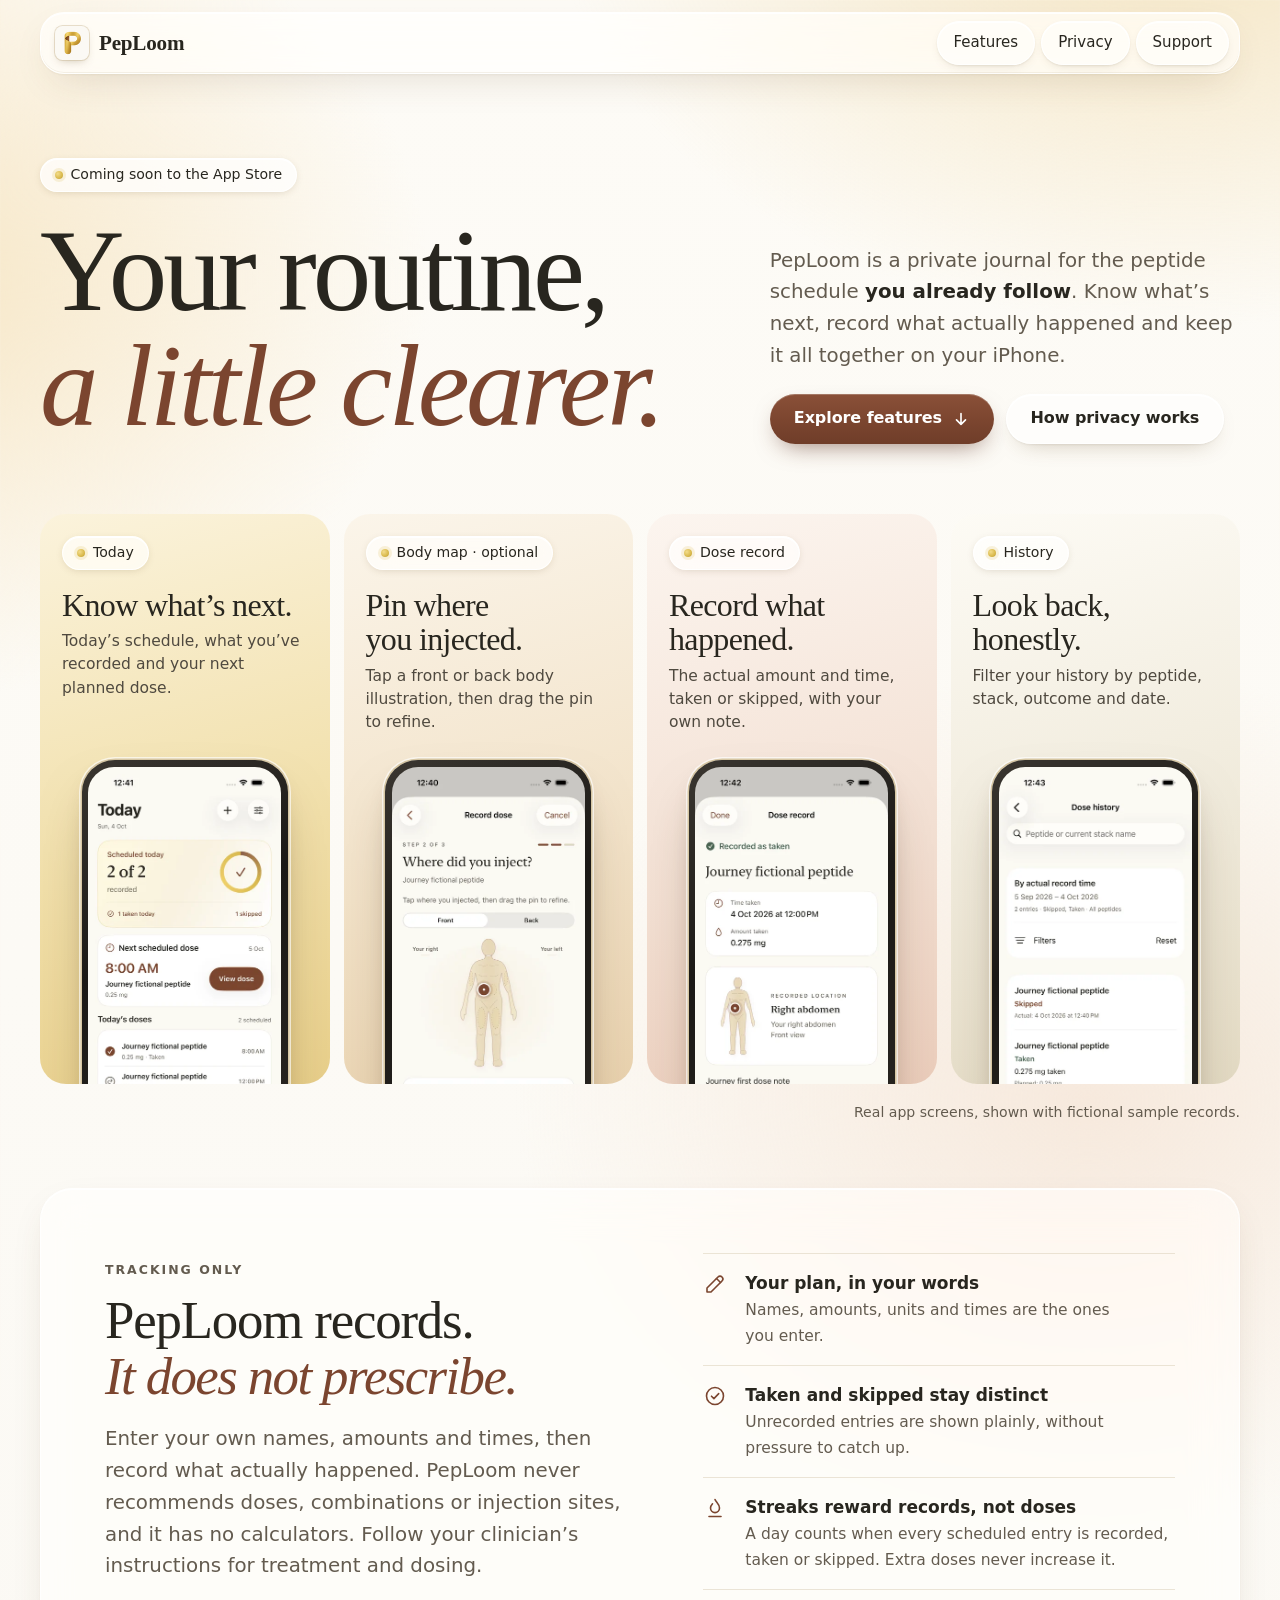
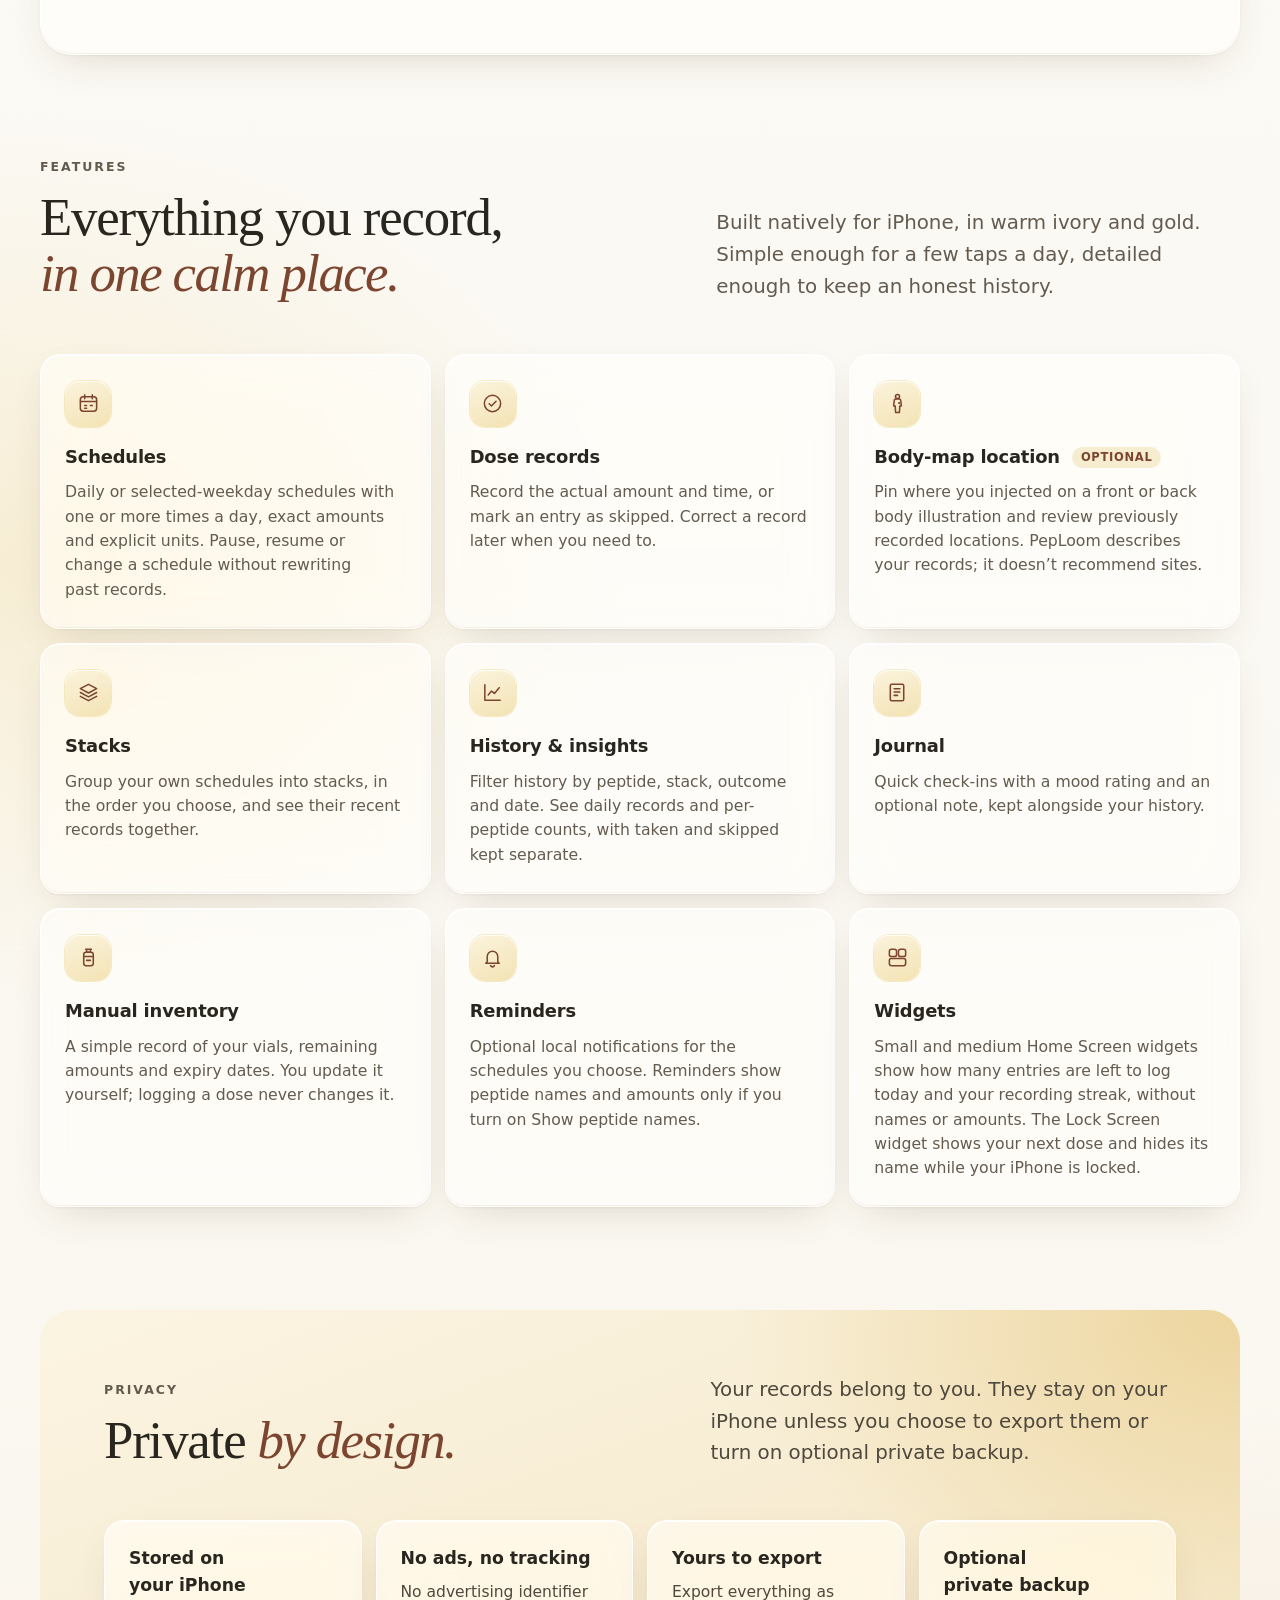
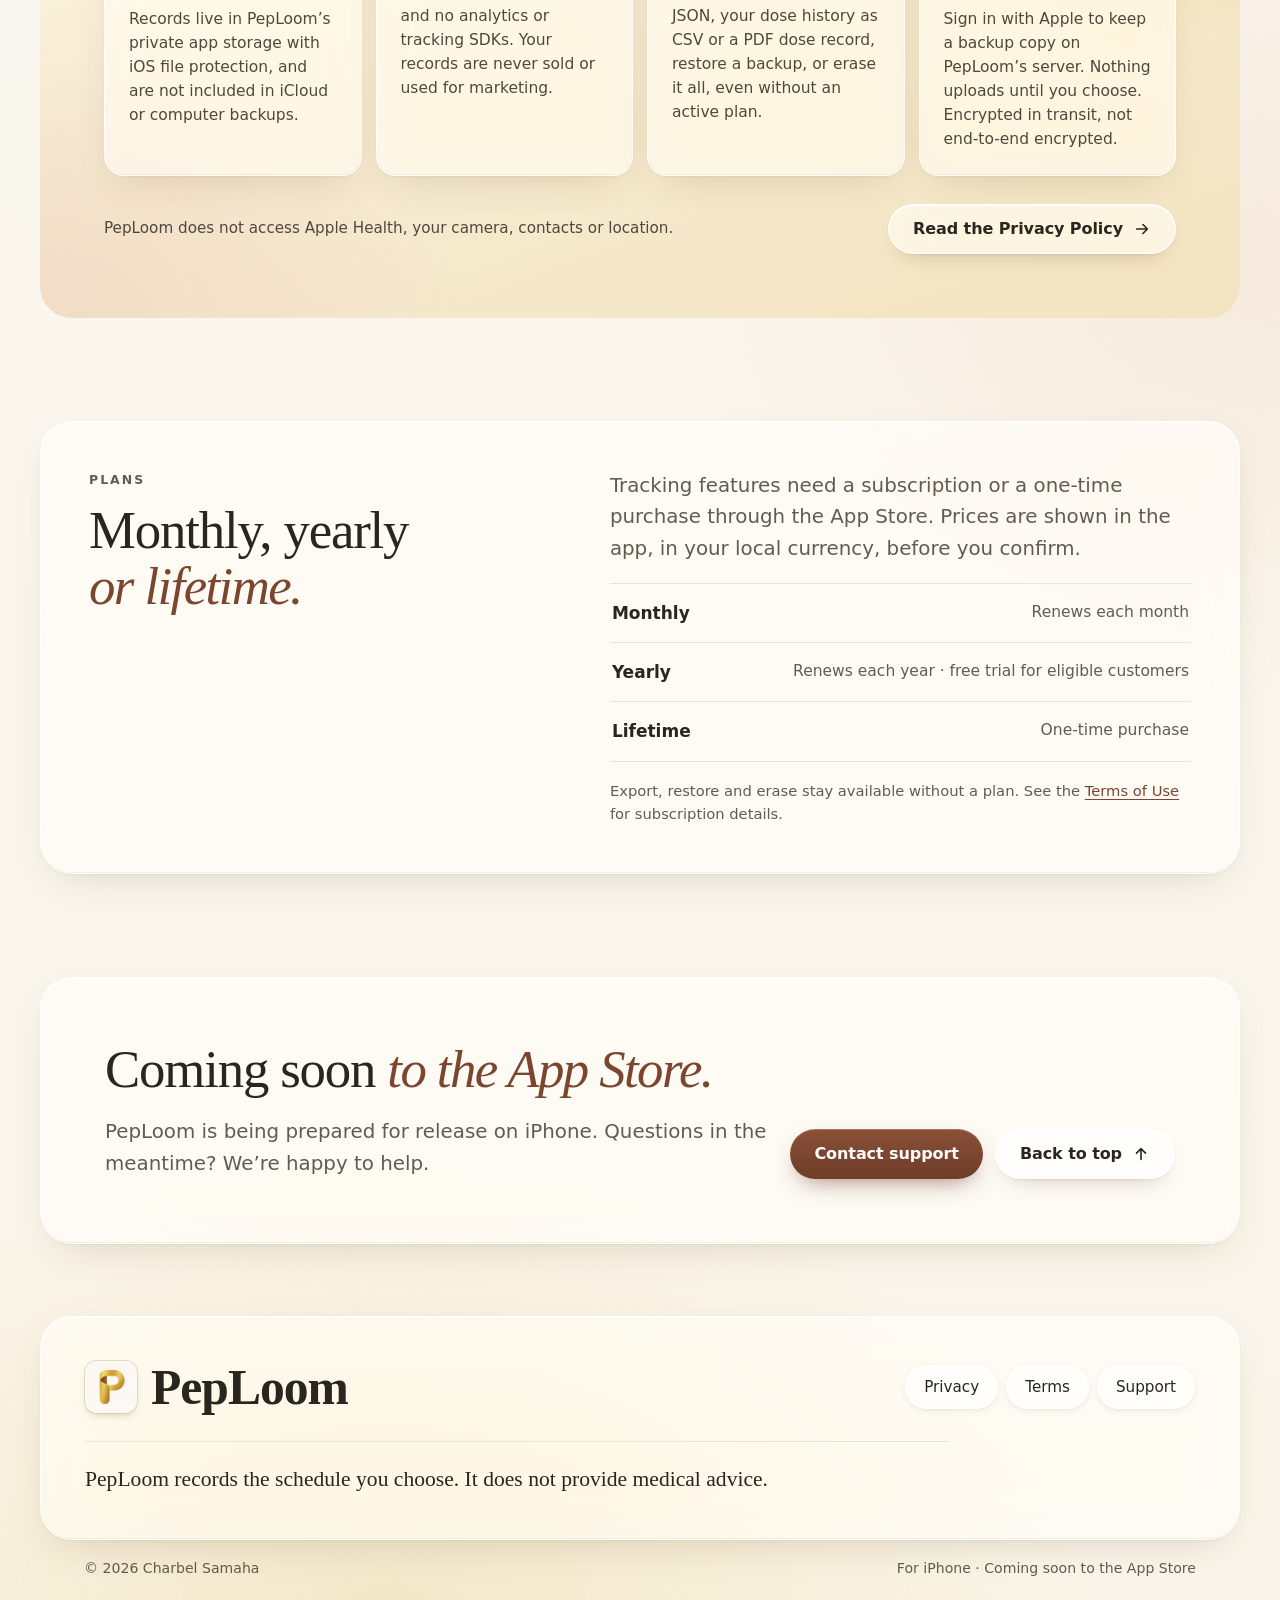
==== commit 04b46382: "PepLoom 1.1: weight entries, Lock Screen widget, peptide names in reminders, PDF dose record Privacy" ====
--- a/index.html
+++ b/index.html
@@ -188,12 +188,12 @@
           <li class="feature glass">
             <span class="icon" aria-hidden="true"><svg viewBox="0 0 24 24" fill="none" stroke="currentColor" stroke-width="1.6" stroke-linecap="round" stroke-linejoin="round"><path d="M6.5 16.5V11a5.5 5.5 0 0 1 11 0v5.5l1.5 1.5H5l1.5-1.5Z"/><path d="M10 20.5a2.2 2.2 0 0 0 4 0"/></svg></span>
             <h3>Reminders</h3>
-            <p>Optional local notifications for the schedules you choose. Reminder text never shows peptide names or amounts.</p>
+            <p>Optional local notifications for the schedules you choose. Reminders show peptide names and amounts only if you turn on Show peptide names.</p>
           </li>
           <li class="feature glass">
             <span class="icon" aria-hidden="true"><svg viewBox="0 0 24 24" fill="none" stroke="currentColor" stroke-width="1.6" stroke-linecap="round" stroke-linejoin="round"><rect x="3.5" y="3.5" width="7.5" height="7.5" rx="2.2"/><rect x="13" y="3.5" width="7.5" height="7.5" rx="2.2"/><rect x="3.5" y="13" width="17" height="7.5" rx="2.2"/></svg></span>
             <h3>Widgets</h3>
-            <p>Small and medium Home Screen widgets show how many entries are left to log today and your recording streak, without names or amounts.</p>
+            <p>Small and medium Home Screen widgets show how many entries are left to log today and your recording streak, without names or amounts. The Lock Screen widget shows your next dose and hides its name while your iPhone is locked.</p>
           </li>
         </ul>
       </div>
@@ -220,7 +220,7 @@
             </li>
             <li class="privacy-card glass">
               <h3>Yours to export</h3>
-              <p>Export everything as JSON or your dose history as CSV, restore a backup, or erase it all, even without an active plan.</p>
+              <p>Export everything as JSON, your dose history as CSV or a PDF dose record, restore a backup, or erase it all, even without an active plan.</p>
             </li>
             <li class="privacy-card glass">
               <h3>Optional private backup</h3>
